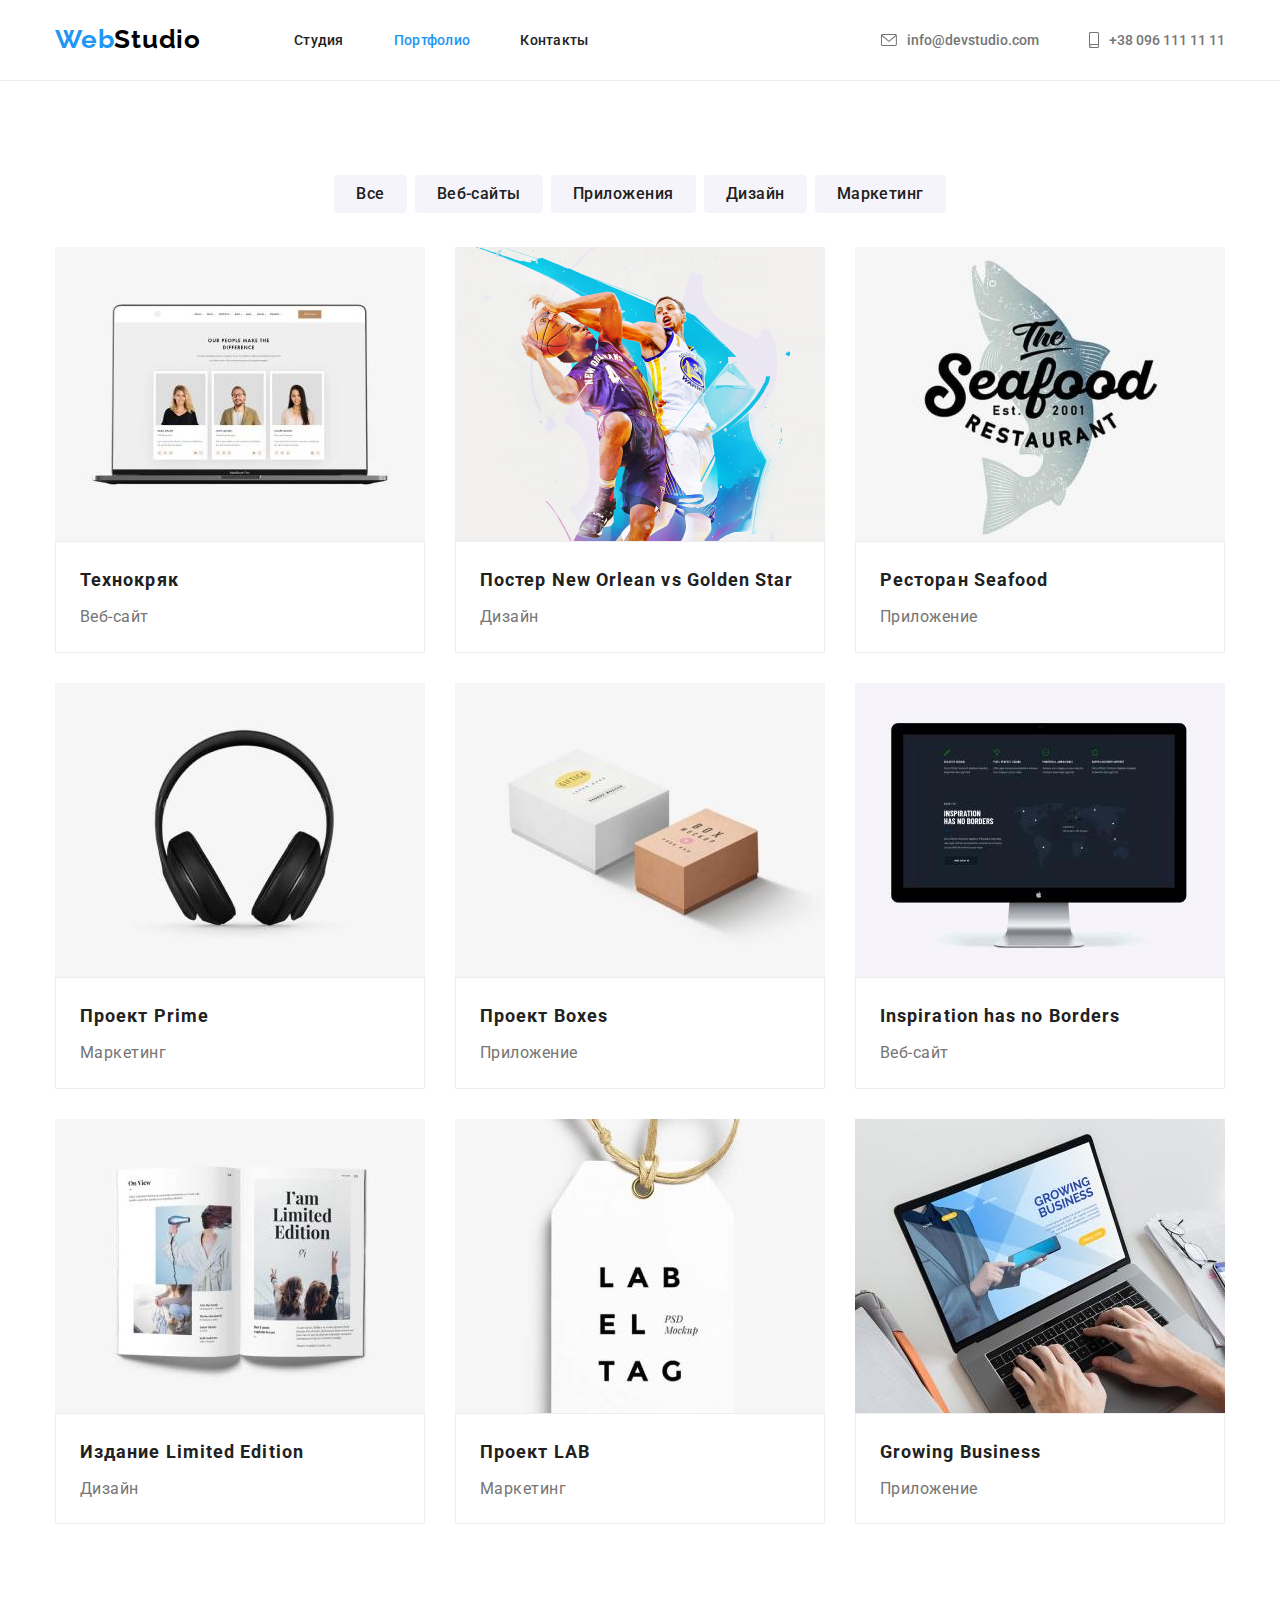
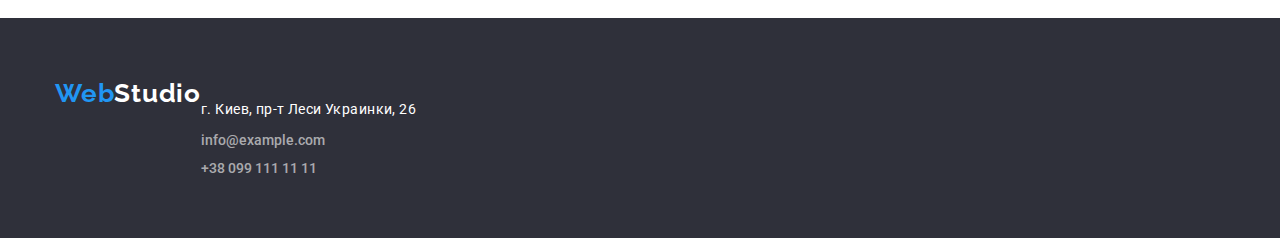
==== portfolio.html @ bc765b1d "Добавляет фоновые изображения и декоративные элементы" ====
<!DOCTYPE html>
<html lang="ru">
  <head>
    <meta charset="UTF-8" />
    <meta name="viewport" content="width=device-width, initial-scale=1.0" />
    <title>WebStudios</title>
    <link rel="preconnect" href="https://fonts.googleapis.com" />
    <link rel="preconnect" href="https://fonts.gstatic.com" crossorigin />
    <link
      href="https://fonts.googleapis.com/css2?family=Raleway:wght@700&family=Roboto:wght@400;500;700;900&display=swap"
      rel="stylesheet"
    />
    <link rel="stylesheet" href="./css/modern-normalize.css" />
    <link rel="stylesheet" href="./css/styles.css" />
  </head>
  <body>
    <!-- Шапка -->
    <header class="header">
      <div class="container header-container">
        <a href="./portfolio.html" class="logo link"
          ><span class="logo-web">Web</span
          ><span class="logo-black">Studio</span></a
        >
        <nav class="nav">
          <ul class="nav-list list">
            <li class="nav-item">
              <a href="./index.html" class="nav-link link">Студия</a>
            </li>
            <li class="nav-item">
              <a href="./portfolio.html" class="nav-link current link"
                >Портфолио</a
              >
            </li>
            <li class="nav-item">
              <a href="" class="nav-link link">Контакты</a>
            </li>
          </ul>
        </nav>

        <ul class="contacts-list list">
          <li class="contact-item">
            <svg class="icon-contact" width="16" height="12">
              <use href="./images/icons.svg#envelope"></use>
            </svg>
            <a href="mailto:info@devstudio.com" class="contact-link link"
              >info@devstudio.com</a
            >
          </li>
          <li class="contact-item">
            <svg class="icon-contact" width="10" height="16">
              <use href="./images/icons.svg#smartphone"></use>
            </svg>
            <a href="tel:+380961111111" class="contact-link link"
              >+38 096 111 11 11</a
            >
          </li>
        </ul>
      </div>
    </header>
    <main>
      <section class="section-portfolio section">
        <div class="container">
          <h1 class="visually-hidden">наши работы</h1>

          <!-- Фильтры -->
          <ul class="filter-list list">
            <li class="filter-item">
              <button type="button" class="secondary-button">Все</button>
            </li>
            <li class="filter-item">
              <button type="button" class="secondary-button">Веб-сайты</button>
            </li>
            <li class="filter-item">
              <button type="button" class="secondary-button">Приложения</button>
            </li>
            <li class="filter-item">
              <button type="button" class="secondary-button">Дизайн</button>
            </li>
            <li class="filter-item">
              <button type="button" class="secondary-button">Маркетинг</button>
            </li>
          </ul>
          <ul class="portfolio-list list">
            <li class="portfolio-item">
              <img
                class="project-image"
                src="./images/laptop_portfolio.jpg"
                alt="Фото сотрудников"
                width="370"
              />
              <div class="portfolio-description-field">
                <h2 class="portfolio-title">Технокряк</h2>
                <p class="portfolio-direction">Веб-сайт</p>
              </div>
            </li>
            <li class="portfolio-item">
              <img
                class="project-image"
                src="./images/poster_star.jpg"
                alt="2 басскетболиста"
                width="370"
              />
              <div class="portfolio-description-field">
                <h2 class="portfolio-title">
                  Постер New Orlean vs Golden Star
                </h2>
                <p class="portfolio-direction">Дизайн</p>
              </div>
            </li>
            <li class="portfolio-item">
              <img
                class="project-image"
                src="./images/restaurant.jpg"
                alt="Наименование ресторана"
                width="370"
              />
              <div class="portfolio-description-field">
                <h2 class="portfolio-title">Ресторан Seafood</h2>
                <p class="portfolio-direction">Приложение</p>
              </div>
            </li>
            <li class="portfolio-item">
              <img
                class="project-image"
                src="./images/headphone.jpg"
                alt="Наушники"
                width="370"
              />
              <div class="portfolio-description-field">
                <h2 class="portfolio-title">Проект Prime</h2>
                <p class="portfolio-direction">Маркетинг</p>
              </div>
            </li>
            <li class="portfolio-item">
              <img
                class="project-image"
                src="./images/box.jpg"
                alt="Коробочки"
                width="370"
              />
              <div class="portfolio-description-field">
                <h2 class="portfolio-title">Проект Boxes</h2>
                <p class="portfolio-direction">Приложение</p>
              </div>
            </li>
            <li class="portfolio-item">
              <img
                class="project-image"
                src="./images/desktop.jpg"
                alt="Экран монитора"
                width="370"
              />
              <div class="portfolio-description-field">
                <h2 class="portfolio-title">Inspiration has no Borders</h2>
                <p class="portfolio-direction">Веб-сайт</p>
              </div>
            </li>
            <li class="portfolio-item">
              <img
                class="project-image"
                src="./images/book.jpg"
                alt="Разворот книги"
                width="370"
              />
              <div class="portfolio-description-field">
                <h2 class="portfolio-title">Издание Limited Edition</h2>
                <p class="portfolio-direction">Дизайн</p>
              </div>
            </li>
            <li class="portfolio-item">
              <img
                class="project-image"
                src="./images/label.jpg"
                alt="фирменная бирка"
                width="370"
              />
              <div class="portfolio-description-field">
                <h2 class="portfolio-title">Проект LAB</h2>
                <p class="portfolio-direction">Маркетинг</p>
              </div>
            </li>
            <li class="portfolio-item">
              <img
                class="project-image"
                src="./images/grow.jpg"
                alt="ноутбук"
                width="370"
              />
              <div class="portfolio-description-field">
                <h2 class="portfolio-title">Growing Business</h2>
                <p class="portfolio-direction">Приложение</p>
              </div>
            </li>
          </ul>
        </div>
      </section>
    </main>

    <!-- Подвал -->
    <footer class="page-footer">
      <div class="container footer-container">
        <a href="./portfolio.html" class="logo link"
          ><span class="logo-web">Web</span
          ><span class="logo-white">Studio</span></a
        >
        <address class="contact-address">
          <ul class="footer-contacts-list">
            <li class="footer-contact-item list">
              <a
                href="https://goo.gl/maps/eDtE6KMM95kPjkAP6"
                target="_blank"
                rel="noopener noreferrer"
                class="map-link link"
                >г. Киев, пр-т Леси Украинки, 26</a
              >
            </li>
            <li class="footer-contact-item list">
              <a href="mailto:info@example.com" class="footer-contact-link link"
                >info@example.com</a
              >
            </li>
            <li class="footer-contact-item list">
              <a href="tel:+380991111111" class="footer-contact-link link"
                >+38 099 111 11 11</a
              >
            </li>
          </ul>
        </address>
      </div>
    </footer>
  </body>
</html>
---- css/styles.css ----
:root {
  --primary-color: #ffffff;
  --title-color: #212121;
  --first-background-color: #2f303a;
  --our-team-bg-color: #f5f4fa;
  --discription-color: #757575;
  --accent-color: #2196f3;
  --secondary-color: #000000;
  --footer-color-link: rgba(255, 255, 255, 0.6);
  --border-solid-color: #eeeeee;
  --border-bottom-color: #ececec;
  --svg-icon-color: #afb1b8;
}

body {
  font-family: 'Roboto', sans-serif;
  background-color: var(--primary-color);
  color: var(--title-color);
  margin: 0;
}
.list {
  list-style: none;
}
.link {
  text-decoration: none;
}

.visually-hidden {
  position: absolute;
  white-space: nowrap;
  width: 1px;
  height: 1px;
  overflow: hidden;
  border: 0;
  padding: 0;
  clip: rect(0 0 0 0);
  clip-path: inset(50%);
  margin: -1px;
}
p,
h1,
h2,
h3,
h4,
h5,
h6 {
  margin: 0;
}
ul {
  margin: 0;
  padding: 0;
}
button {
  border-width: 0;
}

img {
  display: block;
  max-width: 100%;
  height: auto;
}
.container {
  width: 1170px;
  padding: 0 15px;
  margin: 0 auto;
}
.section {
  padding: 94px 0;
}

/*------------------ ЛОГО САЙТА ---------------- */
.logo {
  font-family: Raleway;
  font-weight: bold;
  font-size: 26px;
  line-height: 1.2;
  letter-spacing: 0.03em;
}
.logo-web {
  color: var(--accent-color);
}
.logo-black {
  color: var(--secondary-color);
}

/*------------------ НАВИГАЦИЯ ---------------- */
.header {
  border-bottom: 1px solid var(--border-bottom-color);
}

.header-container {
  display: flex;
  align-items: center;
}
.nav {
  margin-left: 93px;
}
.nav-list {
  display: flex;
}

.nav-list .nav-item:not(:last-child) {
  margin-right: 50px;
}
.nav-link {
  display: block;
  padding: 32px 0;

  color: var(--title-color);

  font-weight: 500;
  font-size: 14px;
  line-height: 1.15;
  letter-spacing: 0.02em;
}
.nav-link:hover,
.nav-link:focus {
  color: var(--accent-color);
}

.contact-link {
  color: var(--discription-color);

  font-weight: 500;
  font-size: 14px;
  line-height: 1.33;
}

.contacts-list {
  display: flex;
  align-items: center;
  margin-left: auto;
}

.contact-item {
  display: flex;
  align-items: center;
}

.icon-contact {
  margin-right: 10px;
  fill: var(--discription-color);
}

.icon-contact:hover {
  fill: var(--accent-color);
}

.contact-item:not(:last-child) {
  margin-right: 50px;
}

.current {
  color: var(--accent-color);
}
.contact-link:hover,
.contact-link:focus {
  color: var(--accent-color);
}

/*------------------ ГЕРОЙ ---------------- */
.hero {
  padding: 200px 0;
  text-align: center;
  background-color: var(--first-background-color);
  background-image: linear-gradient(
      rgba(47, 48, 58, 0.4),
      rgba(47, 48, 58, 0.4)
    ),
    url(../images/hero.jpg);
  background-position: center;
  background-repeat: no-repeat;
  background-size: cover;
  min-width: 1600px;
}

.hero-title {
  margin: 0 auto 30px;
  font-weight: 900;
  font-size: 44px;
  line-height: 1.36;
  letter-spacing: 0.06em;
  text-transform: uppercase;
  color: var(--primary-color);
  width: 696px;
}

.primary-button {
  padding: 10px 32px;

  font-family: inherit;
  font-weight: bold;
  font-size: 16px;
  line-height: 1.9;

  letter-spacing: 0.06em;
  cursor: pointer;
  background-color: var(--accent-color);
  color: var(--primary-color);
  box-shadow: 0px 4px 4px rgba(0, 0, 0, 0.15);
  border-radius: 4px;
}

/*------------------ ОСОБЕННОСТИ---------------- */

.features-title {
  font-weight: bold;
  font-size: 14px;
  line-height: 1.14;
  letter-spacing: 0.03em;
  text-transform: uppercase;
  margin: 0 0 10px 0;
  color: var(--title-color);
}
.features-list {
  display: flex;
  align-items: center;
}
.features {
  padding: 94px 0 47px 0;
}

.features-item {
  width: 270px;
  font-weight: normal;
  font-size: 14px;
  line-height: 1.71;
  letter-spacing: 0.03em;
  color: var(--discription-color);
}
.features-item:not(:last-child) {
  margin-right: 30px;
}
.block-features {
  display: flex;
  width: 270px;
  height: 120px;
  margin-bottom: 30px;
  background-color: #f5f4fa;
  border-radius: 4px;
}

.icons-features {
  width: 70px;
  height: 70px;
  align-items: center;
  padding: 25px 100px;
}
/*------------------ ЧЕМ МЫ ЗАНИМАЕМСЯ ---------------- */
.section-works {
  padding: 47px 0 94px 0;
}

.works-list {
  display: flex;
}
.work-item {
  align-items: center;
}

.work-item:not(:last-child) {
  margin-right: 30px;
}

/*---------------------- КОМАНДА --------------------*/

.section-title {
  margin-bottom: 50px;
  font-weight: bold;
  font-size: 36px;
  line-height: 1.16;
  letter-spacing: 0.03em;
  text-align: center;
}

.team-section {
  background-color: var(--our-team-bg-color);
}
.team-list {
  display: flex;
}
.team-item {
  box-shadow: 0px 1px 3px rgba(0, 0, 0, 0.12), 0px 1px 1px rgba(0, 0, 0, 0.14),
    0px 2px 1px rgba(0, 0, 0, 0.2);
  border-radius: 0px 0px 4px 4px;
  background-color: var(--primary-color);
}
.team-item:not(:last-child) {
  margin-right: 30px;
}

.teammate-name {
  font-weight: 500;
  font-size: 16px;
  line-height: 1.18;
  letter-spacing: 0.03em;
  margin-bottom: 10px;
}
.teammate-position {
  font-weight: normal;
  font-size: 16px;
  line-height: 1.18;
  letter-spacing: 0.03em;
  color: var(--discription-color);
}
.social-list {
  display: flex;
  justify-content: center;
  margin-top: 16px;
}

.teammate-social-item {
  width: 44px;
  height: 44px;
  background-color: var(--primary-color);
}

.teammate-social-item + .teammate-social-item {
  margin-left: 10px;
}
.social-link {
  display: flex;
  align-items: center;
  justify-content: center;
  width: 100%;
  height: 100%;
  border-radius: 50%;
  background-color: var(--primary-color);
}

.social-link:hover,
.social-link:focus {
  background-color: var(--accent-color);
}

.social-link:hover .social-icon,
.social-link:focus .social-icon {
  fill: var(--primary-color);
}

.social-icon {
  fill: var(--svg-icon-color);
}

.team-description {
  text-align: center;
  padding: 30px 0;
}

/*------------------ КЛИЕНТЫ---------------- */
.clients-list {
  display: flex;
}

.clients-item:not(:last-child) {
  margin-right: 30px;
}

.clients-link {
  display: flex;
  align-items: center;
  justify-content: center;
  width: 172px;
  height: 92px;
  border: 1px solid var(--svg-icon-color);
  border-radius: 4px;
  box-sizing: border-box;
  color: var(--svg-icon-color);
}

.clients-link:hover,
.clients-link:focus {
  border: 1px solid var(--accent-color);
  color: var(--accent-color);
}

.clients-icon {
  width: 106px;
  height: 60px;
  fill: currentColor;
}

/*------------------ ПОДВАЛ---------------- */
.page-footer {
  background-color: var(--first-background-color);
  padding: 60px 0;
}
.footer-container {
  display: flex;
}

.footer-contacts-list {
  display: block;
}

.contact-address {
  font-style: normal;
  margin-top: 20px;
}
.footer-contact-item + .footer-contact-item {
  margin-top: 9px;
}

.logo-white {
  font-family: Raleway;
  font-weight: bold;
  font-size: 26px;
  line-height: 1.2;
  letter-spacing: 0.03em;
  color: var(--primary-color);
}
.footer-contact-link {
  font-weight: 500;
  font-size: 14px;
  line-height: 1.33;
  color: var(--footer-color-link);
}
.footer-contact-link:hover,
.footer-contact-link:focus {
  color: var(--accent-color);
}

.map-link {
  font-size: 14px;
  line-height: 1.71;
  letter-spacing: 0.03em;
  color: var(--primary-color);
}

.map-link:hover,
.map-link:focus {
  color: var(--accent-color);
}

.footer-social {
  margin-left: 72px;
  margin-top: 12px;
}

.footer-social-title {
  font-size: 14px;
  line-height: 1.14;
  letter-spacing: 0.03em;
  text-transform: uppercase;
  margin-bottom: 20px;
  color: var(--primary-color);
}

.footer-social-list {
  display: flex;
}

.footer-social-item {
  width: 44px;
  height: 44px;
}

.footer-social-item:not(:last-child) {
  margin-right: 10px;
}

.footer-social-icon {
  fill: var(--primary-color);
}

.footer-social-link {
  display: flex;
  align-items: center;
  justify-content: center;
  width: 100%;
  height: 100%;
  border-radius: 50%;
  background-color: rgba(255, 255, 255, 0.1);
}

/*------------------ СТРАНИЦА ПОРТФОЛИО ---------------- */

.filter-list {
  display: flex;
  justify-content: center;
  margin-bottom: 34px;
}

.filter-item:not(:last-child) {
  margin-right: 8px;
}
.title-portfolio {
  font-weight: 900;
  line-height: 1.36;
  text-align: center;
  letter-spacing: 0.06em;
  text-transform: uppercase;
  color: var(--discription-color);
}
.secondary-button {
  padding: 6px 22px;
  font-family: inherit;
  border: none;
  font-weight: 500;
  font-size: 16px;
  line-height: 1.6;
  border-radius: 4px;
  text-align: center;
  letter-spacing: 0.03em;
  cursor: pointer;
  color: var(--title-color);
  background-color: var(--our-team-bg-color);
}

.secondary-button:hover,
.secondary-button:focus {
  background-color: var(--accent-color);
  color: var(--primary-color);
  box-shadow: 0px 3px 1px rgba(0, 0, 0, 0.1), 0px 1px 2px rgba(0, 0, 0, 0.08),
    0px 2px 2px rgba(0, 0, 0, 0.12);
}

/*------------------ ФИЛЬТР НАПРАВЛЕНИЙ ---------------- */

.portfolio-list {
  display: flex;
  flex-wrap: wrap;
}

.portfolio-item {
  background: var(--primary-color);
  box-sizing: border-box;
}
.portfolio-item:hover {
  box-shadow: 0px 1px 1px rgba(0, 0, 0, 0.12), 0px 4px 4px rgba(0, 0, 0, 0.06),
    1px 4px 6px rgba(0, 0, 0, 0.16);
}

.portfolio-item:not(:nth-child(3n)) {
  margin-right: 30px;
}

.portfolio-item:not(:nth-last-child(-n + 3)) {
  margin-bottom: 30px;
}
.portfolio-description-field {
  padding: 20px 24px;
  border-top: none;
  border: 1px solid var(--border-solid-color);
}
.portfolio-title {
  font-weight: bold;
  font-size: 18px;
  line-height: 2;
  letter-spacing: 0.06em;
}
.portfolio-direction {
  margin-top: 4px;
  font-weight: normal;
  font-size: 16px;
  line-height: 1.87;
  letter-spacing: 0.03em;
  color: var(--discription-color);
}
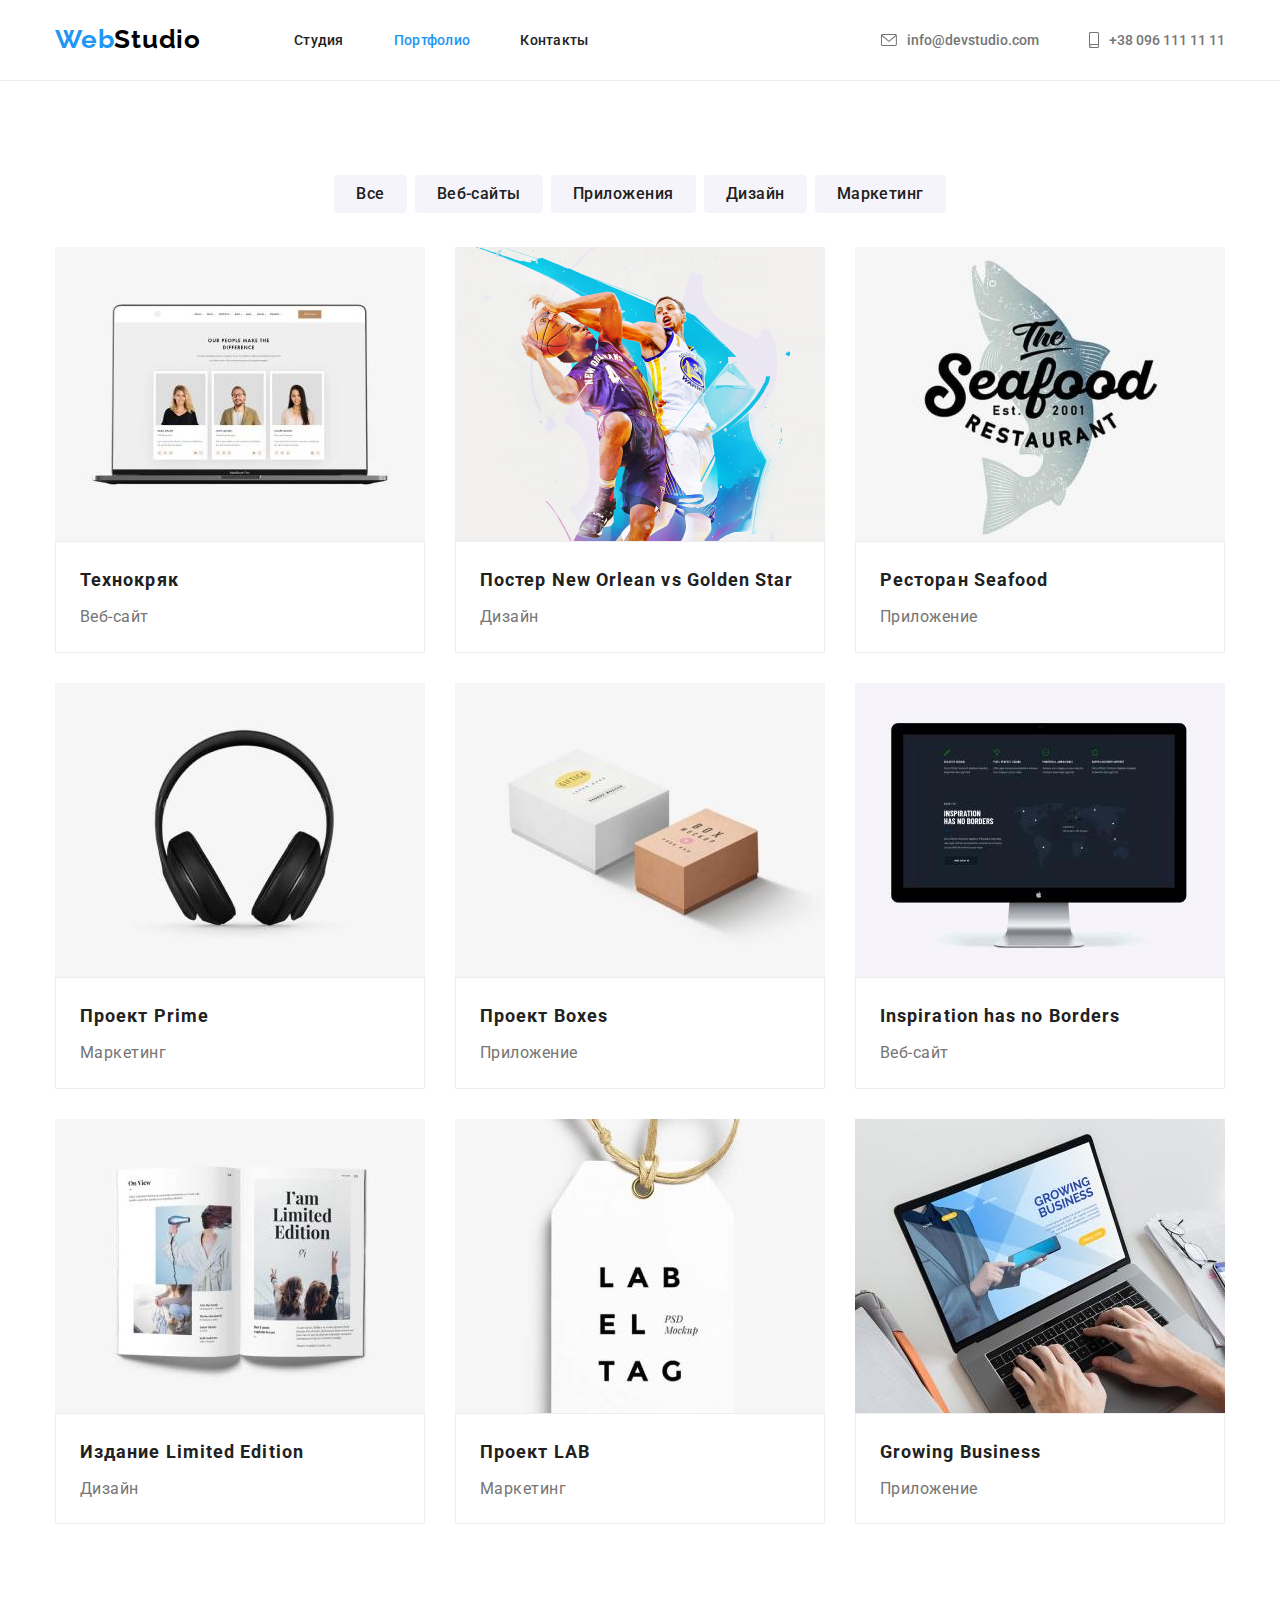
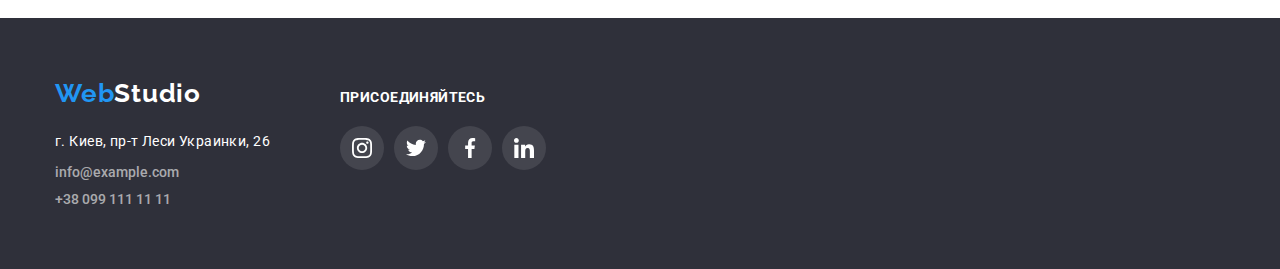
==== commit 7b62a429: "Добавлены декоративные элементы и фоновое изображения" ====
--- a/portfolio.html
+++ b/portfolio.html
@@ -199,33 +199,87 @@
     <!-- Подвал -->
     <footer class="page-footer">
       <div class="container footer-container">
-        <a href="./portfolio.html" class="logo link"
-          ><span class="logo-web">Web</span
-          ><span class="logo-white">Studio</span></a
-        >
-        <address class="contact-address">
-          <ul class="footer-contacts-list">
-            <li class="footer-contact-item list">
-              <a
-                href="https://goo.gl/maps/eDtE6KMM95kPjkAP6"
-                target="_blank"
-                rel="noopener noreferrer"
-                class="map-link link"
-                >г. Киев, пр-т Леси Украинки, 26</a
-              >
-            </li>
-            <li class="footer-contact-item list">
-              <a href="mailto:info@example.com" class="footer-contact-link link"
-                >info@example.com</a
-              >
-            </li>
-            <li class="footer-contact-item list">
-              <a href="tel:+380991111111" class="footer-contact-link link"
-                >+38 099 111 11 11</a
-              >
-            </li>
-          </ul>
-        </address>
+        <div class="adress-footer">
+          <a href="./index.html" class="logo link">
+            <span class="logo-web">Web</span
+            ><span class="logo-white">Studio</span></a
+          >
+          <address class="contact-address">
+            <ul class="footer-contacts-list">
+              <li class="footer-contact-item list">
+                <a
+                  href="https://goo.gl/maps/eDtE6KMM95kPjkAP6"
+                  target="_blank"
+                  rel="noopener noreferrer"
+                  class="map-link link"
+                >
+                  г. Киев, пр-т Леси Украинки, 26
+                </a>
+              </li>
+              <li class="footer-contact-item list">
+                <a
+                  href="mailto:info@example.com"
+                  class="footer-contact-link link"
+                  >info@example.com</a
+                >
+              </li>
+              <li class="footer-contact-item list">
+                <a href="tel:+380991111111" class="footer-contact-link link"
+                  >+38 099 111 11 11</a
+                >
+              </li>
+            </ul>
+          </address>
+        </div>
+        <div class="footer-social">
+          <h2 class="footer-social-title">ПРИСОЕДИНЯЙТЕСЬ</h2>
+          <ul class="footer-social-list list">
+            <li class="footer-social-item">
+              <a href="" class="footer-social-link social-link">
+                <svg
+                  class="footer-social-icon social-icon"
+                  width="20"
+                  height="20"
+                >
+                  <use href="./images/icons.svg#instagram"></use>
+                </svg>
+              </a>
+            </li>
+            <li class="footer-social-item">
+              <a href="" class="footer-social-link social-link">
+                <svg
+                  class="footer-social-icon social-icon"
+                  width="20"
+                  height="20"
+                >
+                  <use href="./images/icons.svg#twitter"></use>
+                </svg>
+              </a>
+            </li>
+            <li class="footer-social-item">
+              <a href="" class="footer-social-link social-link">
+                <svg
+                  class="footer-social-icon social-icon"
+                  width="20"
+                  height="20"
+                >
+                  <use href="./images/icons.svg#facebook"></use>
+                </svg>
+              </a>
+            </li>
+            <li class="footer-social-item">
+              <a href="" class="footer-social-link social-link">
+                <svg
+                  class="footer-social-icon social-icon"
+                  width="20"
+                  height="20"
+                >
+                  <use href="./images/icons.svg#linkedin"></use>
+                </svg>
+              </a>
+            </li>
+          </ul>
+        </div>
       </div>
     </footer>
   </body>
--- a/css/styles.css
+++ b/css/styles.css
@@ -409,7 +409,9 @@
   letter-spacing: 0.03em;
   color: var(--primary-color);
 }
+
 .footer-contact-link {
+  display: block;
   font-weight: 500;
   font-size: 14px;
   line-height: 1.33;
@@ -433,7 +435,7 @@
 }
 
 .footer-social {
-  margin-left: 72px;
+  margin-left: 70px;
   margin-top: 12px;
 }
 
@@ -448,6 +450,7 @@
 
 .footer-social-list {
   display: flex;
+  padding: 0;
 }
 
 .footer-social-item {
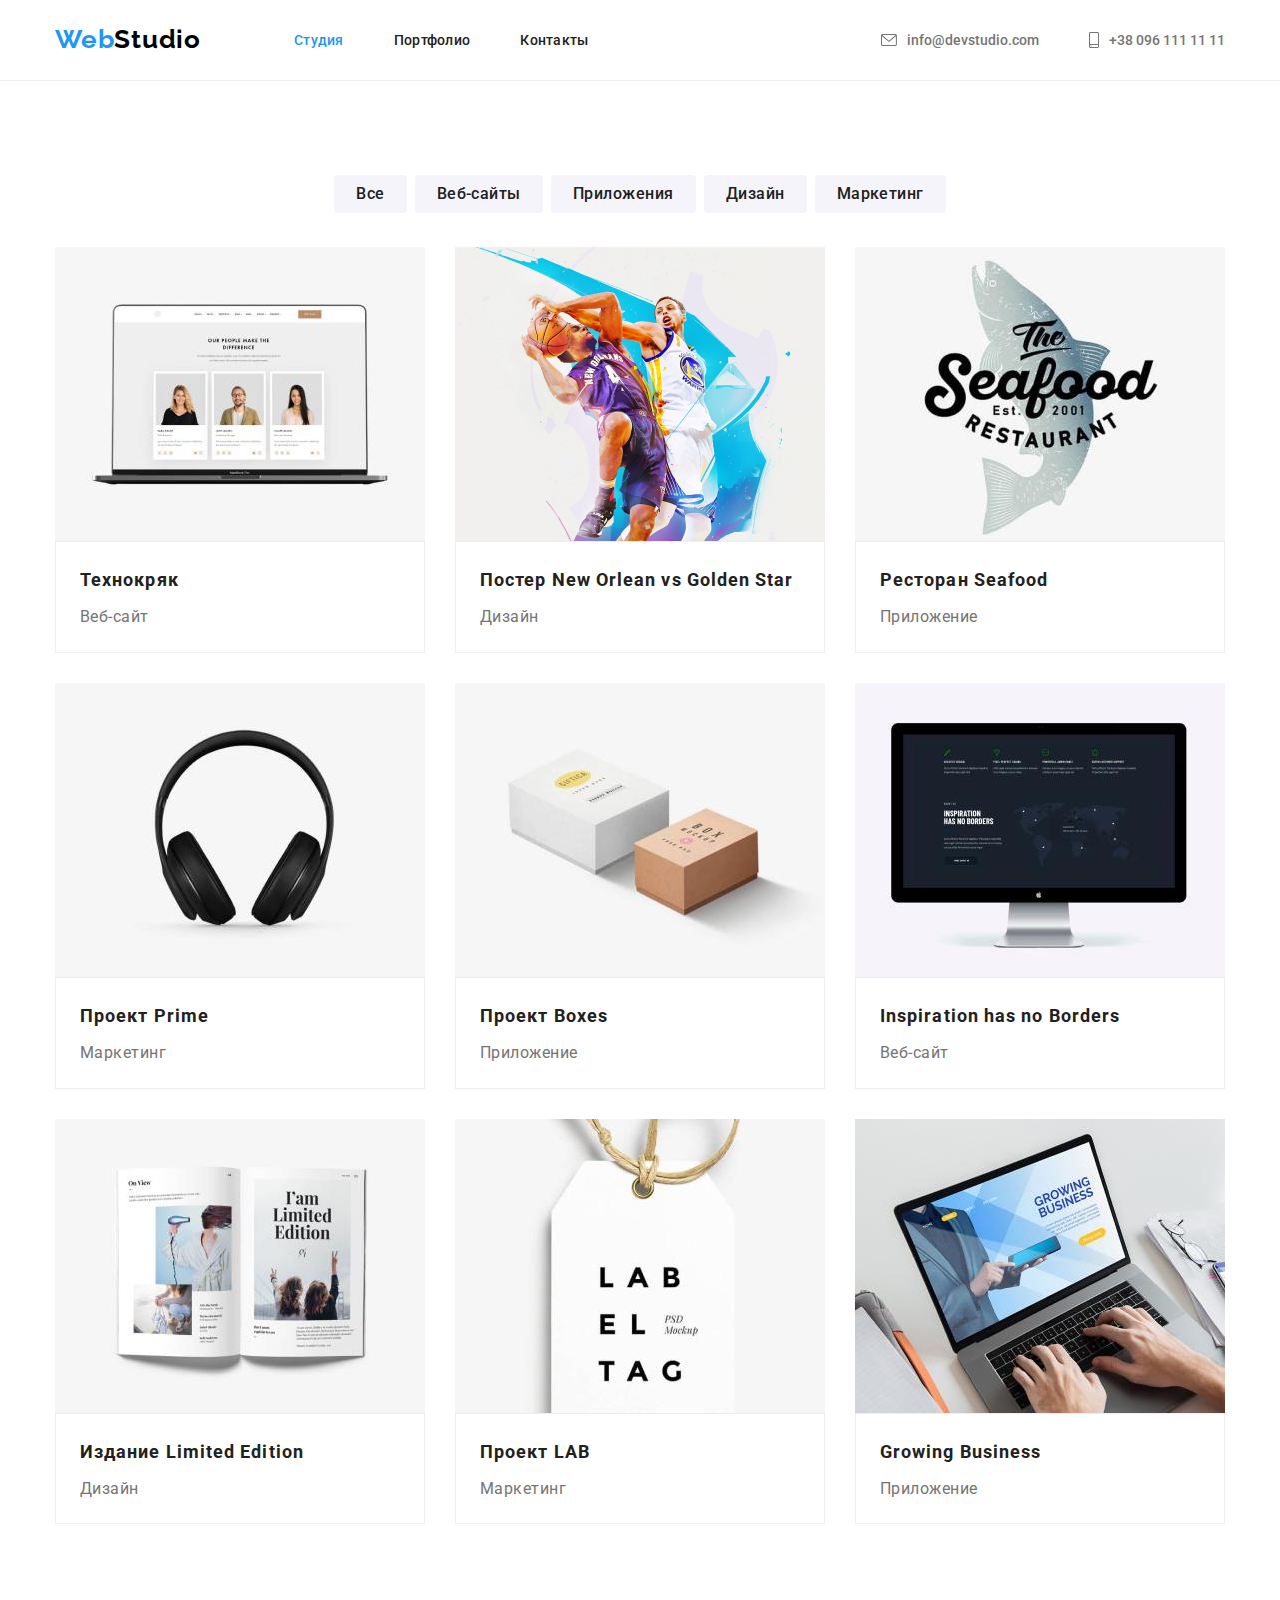
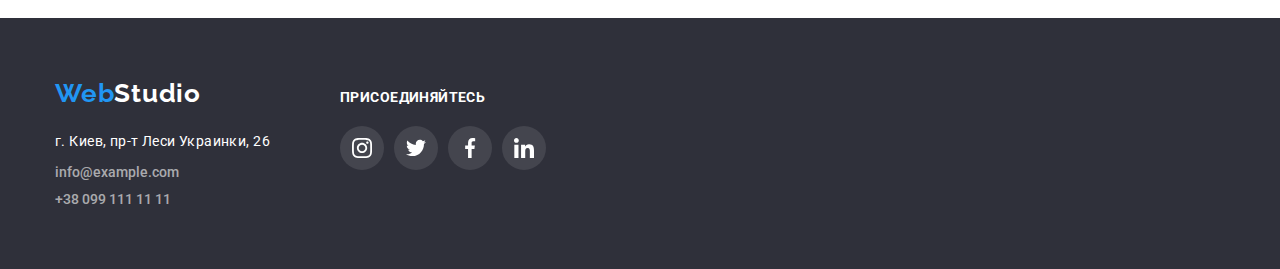
==== commit f0036c60: "Исправил декоративные элементы и фоновое изображение" ====
--- a/portfolio.html
+++ b/portfolio.html
@@ -17,19 +17,17 @@
     <!-- Шапка -->
     <header class="header">
       <div class="container header-container">
-        <a href="./portfolio.html" class="logo link"
-          ><span class="logo-web">Web</span
+        <a href="./index.html" class="logo link">
+          <span class="logo-web">Web</span
           ><span class="logo-black">Studio</span></a
         >
         <nav class="nav">
           <ul class="nav-list list">
             <li class="nav-item">
-              <a href="./index.html" class="nav-link link">Студия</a>
+              <a href="./index.html" class="nav-link current link">Студия</a>
             </li>
             <li class="nav-item">
-              <a href="./portfolio.html" class="nav-link current link"
-                >Портфолио</a
-              >
+              <a href="./portfolio.html" class="nav-link link">Портфолио</a>
             </li>
             <li class="nav-item">
               <a href="" class="nav-link link">Контакты</a>
@@ -39,18 +37,16 @@
 
         <ul class="contacts-list list">
           <li class="contact-item">
-            <svg class="icon-contact" width="16" height="12">
-              <use href="./images/icons.svg#envelope"></use>
-            </svg>
             <a href="mailto:info@devstudio.com" class="contact-link link"
+              ><svg class="icon-contact" width="16" height="12">
+                <use href="./images/icons.svg#envelope"></use></svg
               >info@devstudio.com</a
             >
           </li>
           <li class="contact-item">
-            <svg class="icon-contact" width="10" height="16">
-              <use href="./images/icons.svg#smartphone"></use>
-            </svg>
             <a href="tel:+380961111111" class="contact-link link"
+              ><svg class="icon-contact" width="10" height="16">
+                <use href="./images/icons.svg#smartphone"></use></svg
               >+38 096 111 11 11</a
             >
           </li>
--- a/css/styles.css
+++ b/css/styles.css
@@ -119,27 +119,26 @@
 }
 
 .contact-link {
+  display: flex;
+  align-items: center;
   color: var(--discription-color);
-
   font-weight: 500;
   font-size: 14px;
   line-height: 1.33;
 }
 
+.contact-item {
+  display: flex;
+  align-items: center;
+}
 .contacts-list {
   display: flex;
-  align-items: center;
   margin-left: auto;
-}
-
-.contact-item {
-  display: flex;
-  align-items: center;
 }
 
 .icon-contact {
   margin-right: 10px;
-  fill: var(--discription-color);
+  fill: currentColor;
 }
 
 .icon-contact:hover {
@@ -171,7 +170,8 @@
   background-position: center;
   background-repeat: no-repeat;
   background-size: cover;
-  min-width: 1600px;
+  width: 1600px;
+  margin: 0 auto;
 }
 
 .hero-title {
@@ -233,18 +233,14 @@
 }
 .block-features {
   display: flex;
-  width: 270px;
-  height: 120px;
+  padding: 25px 100px;
   margin-bottom: 30px;
   background-color: #f5f4fa;
   border-radius: 4px;
 }
 
 .icons-features {
-  width: 70px;
-  height: 70px;
-  align-items: center;
-  padding: 25px 100px;
+  align-items: center;
 }
 /*------------------ ЧЕМ МЫ ЗАНИМАЕМСЯ ---------------- */
 .section-works {
@@ -324,6 +320,7 @@
   justify-content: center;
   width: 100%;
   height: 100%;
+  color: var(--svg-icon-color);
   border-radius: 50%;
   background-color: var(--primary-color);
 }
@@ -331,11 +328,12 @@
 .social-link:hover,
 .social-link:focus {
   background-color: var(--accent-color);
+  color: var(--primary-color);
 }
 
 .social-link:hover .social-icon,
 .social-link:focus .social-icon {
-  fill: var(--primary-color);
+  fill: currentColor;
 }
 
 .social-icon {
@@ -463,7 +461,7 @@
 }
 
 .footer-social-icon {
-  fill: var(--primary-color);
+  fill: currentColor;
 }
 
 .footer-social-link {
@@ -472,6 +470,7 @@
   justify-content: center;
   width: 100%;
   height: 100%;
+  color: var(--primary-color);
   border-radius: 50%;
   background-color: rgba(255, 255, 255, 0.1);
 }
